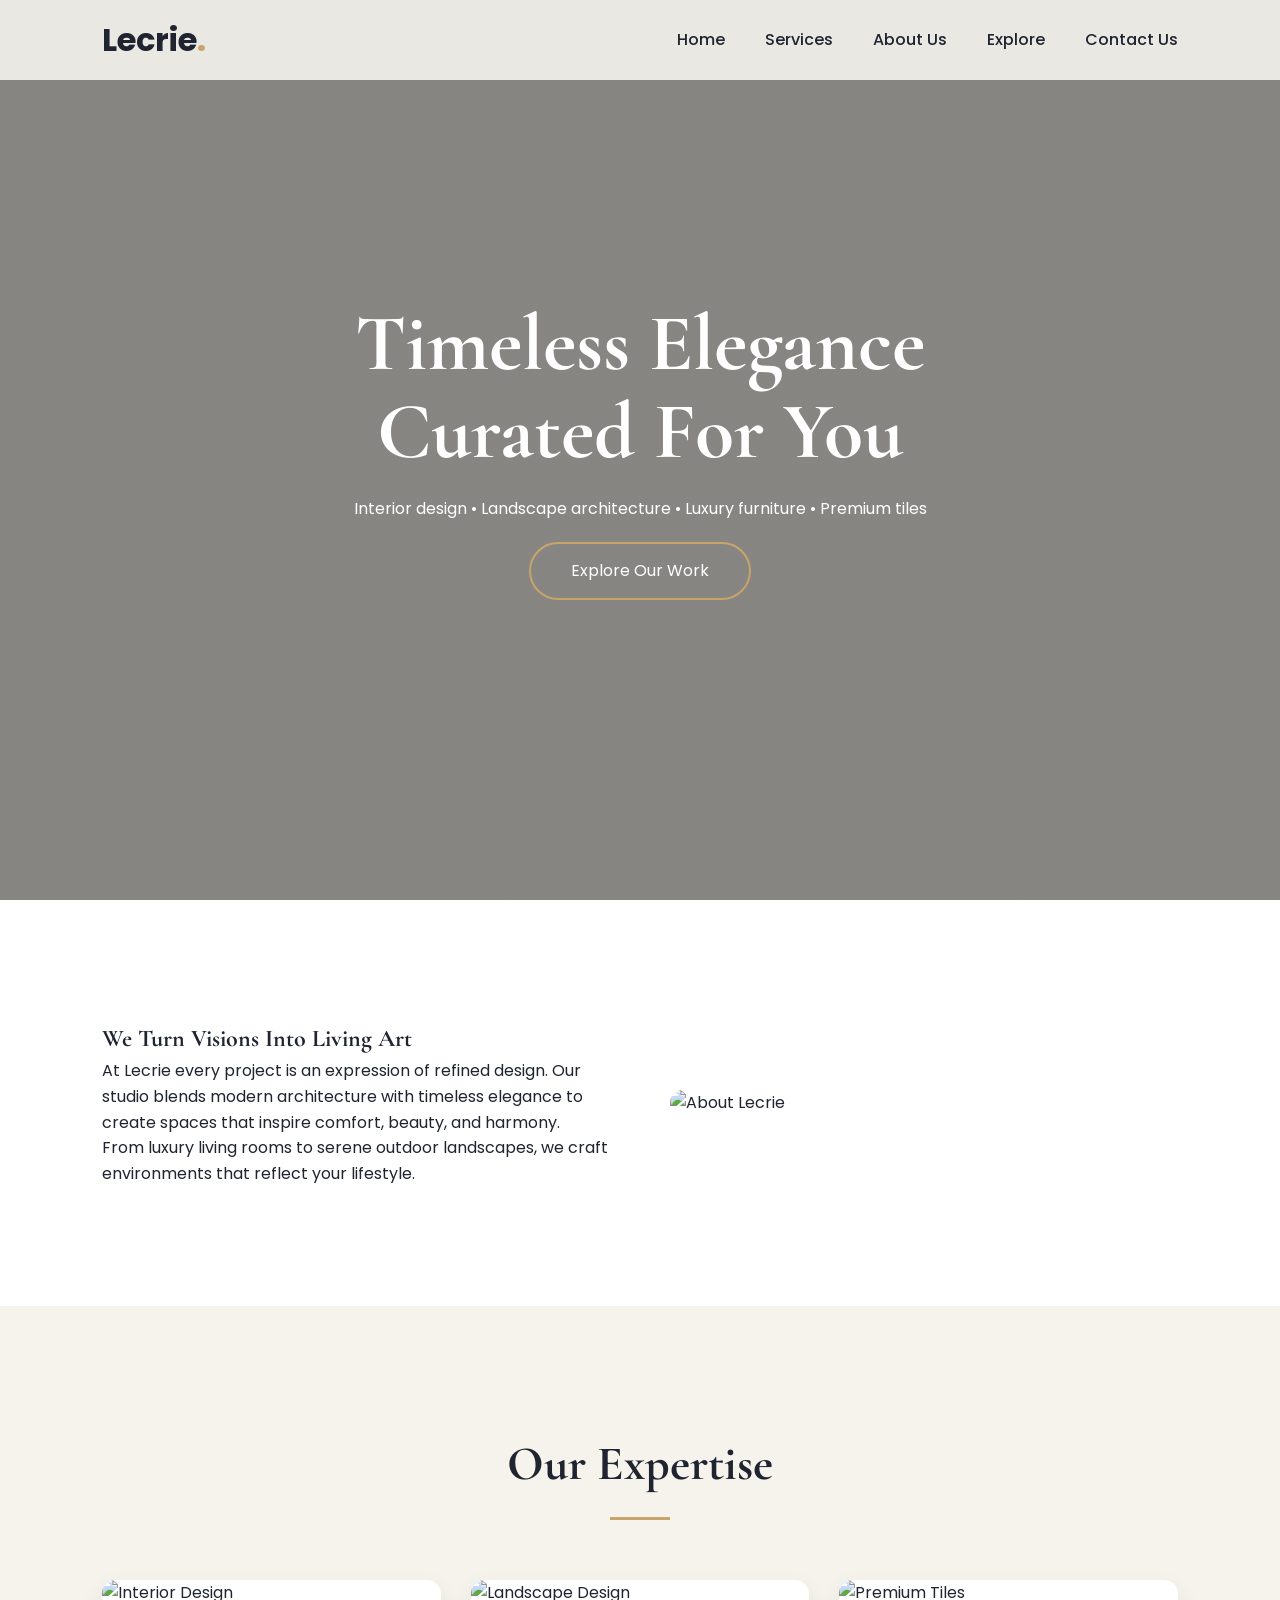
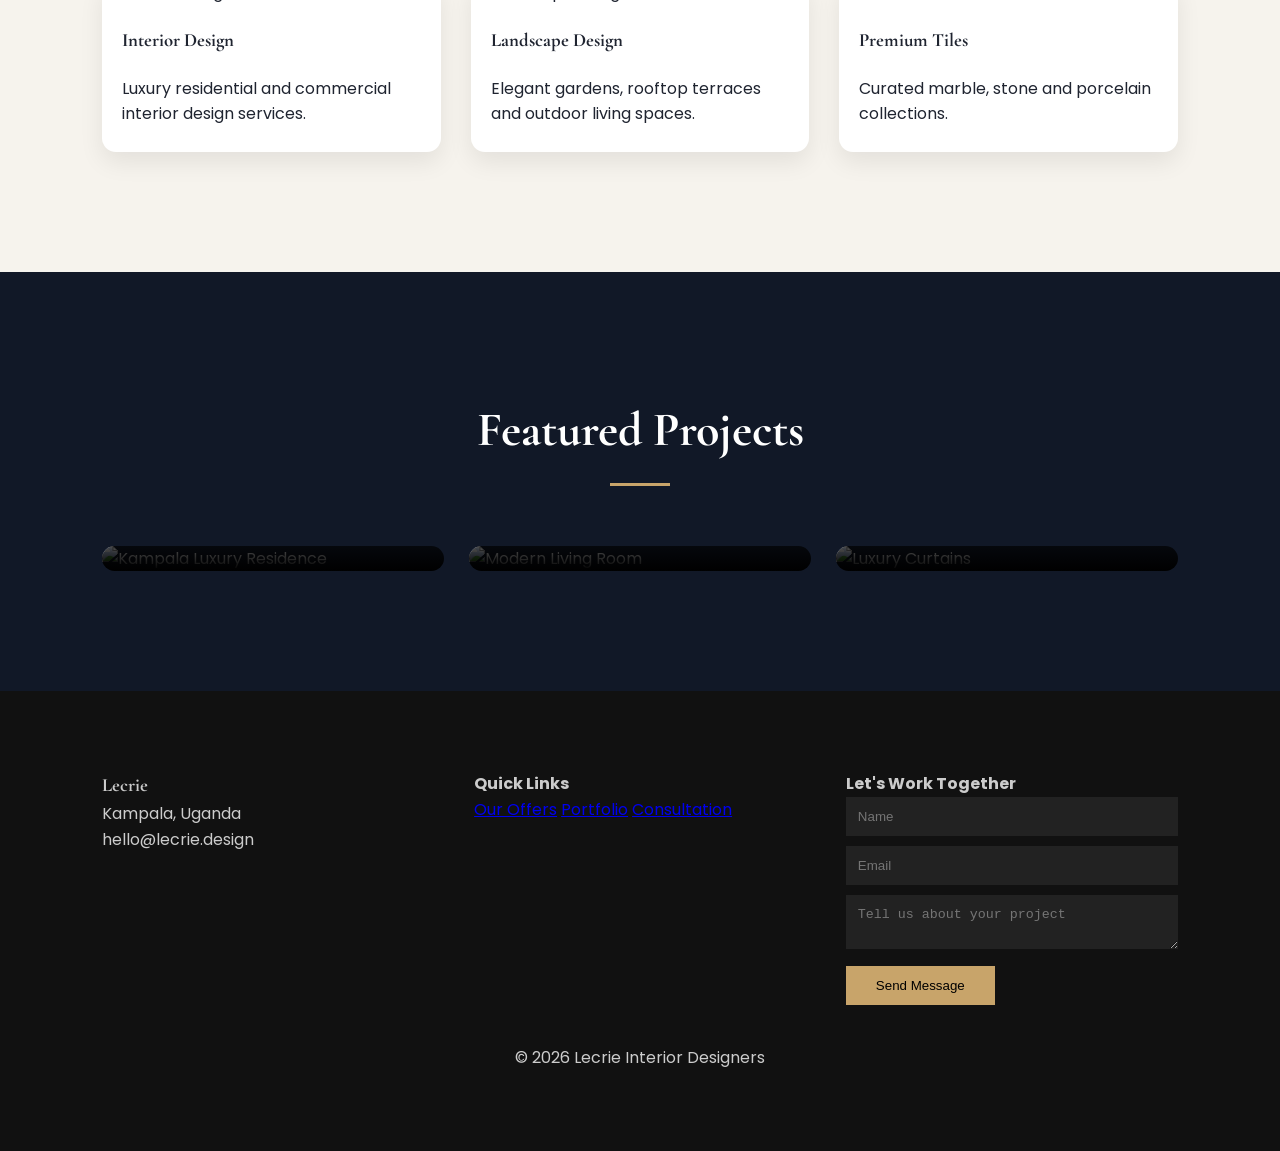
==== index.html @ b3ef00ce "Add files via upload" ====
<!DOCTYPE html>
<html lang="en">
<head>
  <meta charset="UTF-8">
  <meta name="viewport" content="width=device-width, initial-scale=1.0">
  <title>Lecrie | Interior Design & Landscape Studio</title>

  <link href="https://fonts.googleapis.com/css2?family=Cormorant+Garamond:wght@400;600;700&family=Poppins:wght@300;400;500;600&display=swap" rel="stylesheet">
  <link rel="stylesheet" href="styles.css">
</head>

<body>

  <nav class="navbar">
    <div class="logo">Lecrie<span>.</span></div>

    <div class="nav-links" id="navLinks">
    <a href="index.html">Home</a>
    <a href="services.html">Services</a>
    <a href="about.html">About Us</a>
    <a href="explore.html">Explore</a>
    <a href="contact.html">Contact Us</a>
    </div>

    <div class="burger" id="burger">☰</div>
  </nav>

  <section id="home" class="hero">
    <div class="hero-content">
      <h1>Timeless Elegance<br>Curated For You</h1>

      <p>
        Interior design • Landscape architecture • Luxury furniture • Premium tiles
      </p>

      <a href="#projects" class="cta-btn">Explore Our Work</a>
    </div>
  </section>

  <section id="about" class="about">
    <div class="about-text">
      <h2>We Turn Visions Into Living Art</h2>

      <p>
        At Lecrie every project is an expression of refined design.
        Our studio blends modern architecture with timeless elegance
        to create spaces that inspire comfort, beauty, and harmony.
      </p>

      <p>
        From luxury living rooms to serene outdoor landscapes,
        we craft environments that reflect your lifestyle.
      </p>
    </div>

    <div class="about-img">
      <img src="images/odile-CBmEOd7r4_4-unsplash.jpg" alt="About Lecrie">
    </div>
  </section>

  <section id="services" class="services">
    <h2 class="section-title">Our Expertise</h2>

    <div class="services-grid">
      <div class="service-card">
        <img src="https://images.unsplash.com/photo-1600210492493-0946911123ea?auto=format&fit=crop&w=900&q=80" alt="Interior Design">
        <h3>Interior Design</h3>
        <p>Luxury residential and commercial interior design services.</p>
      </div>

      <div class="service-card">
        <img src="images/WhatsApp Image 2026-03-13 at 2.07.25 PM.jpeg" alt="Landscape Design">
        <h3>Landscape Design</h3>
        <p>Elegant gardens, rooftop terraces and outdoor living spaces.</p>
      </div>

      <div class="service-card">
        <img src="images/download (6).jpg" alt="Premium Tiles">
        <h3>Premium Tiles</h3>
        <p>Curated marble, stone and porcelain collections.</p>
      </div>
    </div>
  </section>

  <section id="projects" class="projects">
    <h2 class="section-title">Featured Projects</h2>

    <div class="projects-grid">
      <div class="project-item">
        <img src="/images/istockphoto-588953258-612x612.jpg" alt="Kampala Luxury Residence">
        <div class="project-overlay">
          <h3>Kampala Luxury Residence</h3>
        </div>
      </div>

      <div class="project-item">
        <img src="https://images.unsplash.com/photo-1600210491892-03d54c0aaf87?auto=format&fit=crop&w=1000&q=80" alt="Modern Living Room">
        <div class="project-overlay">
          <h3>Modern Living Room</h3>
        </div>
      </div>

      <div class="project-item">
        <img src="images/aa89d8481cc084e649f70d831e819601.jpg" alt="Luxury Curtains">
        <div class="project-overlay">
          <h3>Luxury Curtains</h3>
        </div>
      </div>
    </div>
  </section>

  <footer id="contact">
    <div class="footer-grid">
      <div>
        <h3 class="footer-logo">Lecrie</h3>
        <p>Kampala, Uganda</p>
        <p>hello@lecrie.design</p>
      </div>

      <div>
        <h4>Quick Links</h4>
        <a href="#services">Our Offers</a>
        <a href="#projects">Portfolio</a>
        <a href="#contact">Consultation</a>
      </div>

      <div>
        <h4>Let's Work Together</h4>

        <input type="text" placeholder="Name">
        <input type="email" placeholder="Email">
        <textarea placeholder="Tell us about your project"></textarea>

        <button class="send-btn">Send Message</button>
      </div>
    </div>

    <p class="copyright">
      © 2026 Lecrie Interior Designers
    </p>
  </footer>

  <script>
    const burger = document.getElementById("burger");
    const navLinks = document.getElementById("navLinks");

    burger.addEventListener("click", () => {
      navLinks.classList.toggle("active");
    });

    // Close nav when a link is clicked (mobile)
    navLinks.querySelectorAll("a").forEach(link => {
      link.addEventListener("click", () => {
        navLinks.classList.remove("active");
      });
    });
  </script>

</body>
</html>
---- styles.css ----
:root{
--gold:#C8A46A;
--cream:#F6F3ED;
--dark:#1F2430;
--navy:#111827;
}

*{
margin:0;
padding:0;
box-sizing:border-box;
}

body{
font-family:'Poppins',sans-serif;
background:var(--cream);
color:var(--dark);
line-height:1.6;
}

h1,h2,h3{
font-family:'Cormorant Garamond',serif;
}

/* ✅ FIXED NAVBAR */
.navbar{
position:fixed;
top:0;
width:100%;
height:80px;              /* 🔥 fixed height */
display:flex;
justify-content:space-between;
align-items:center;
padding:0 8%;             /* 🔥 removed vertical padding */
background:rgba(246,243,237,0.9);
backdrop-filter:blur(10px);
z-index:1000;
}

.logo{
font-size:2rem;
font-weight:700;
line-height:1;            /* 🔥 keeps vertical alignment clean */
}

.logo span{
color:var(--gold);
}

.nav-links{
display:flex;
gap:40px;
}

.nav-links a{
text-decoration:none;
color:var(--dark);
font-weight:500;
position:relative;
}

.nav-links a::after{
content:"";
position:absolute;
width:0;
height:2px;
background:var(--gold);
bottom:-4px;
left:0;
transition:0.3s;
}

.nav-links a:hover::after{
width:100%;
}

.burger{
display:none;
font-size:26px;
cursor:pointer;
}

/* HERO */
.hero{
height:100vh;
background:
linear-gradient(rgba(0,0,0,0.45),rgba(0,0,0,0.45)),
url("images/interior_design-wallpaper-1920x1200.jpg");
background-size:cover;
background-position:center;
display:flex;
align-items:center;
justify-content:center;
text-align:center;
}

.hero-content{
color:white;
max-width:800px;
}

.hero-content h1{
font-size:5rem;
line-height:1.1;
margin-bottom:20px;
}

.cta-btn{
display:inline-block;
padding:14px 40px;
border:2px solid var(--gold);
border-radius:40px;
color:white;
text-decoration:none;
margin-top:20px;
transition:0.3s;
}

.cta-btn:hover{
background:var(--gold);
color:black;
}

/* ABOUT */
.about{
padding:120px 8%;
display:grid;
grid-template-columns:1fr 1fr;
gap:60px;
align-items:center;
background:white;
}

.about-img img{
width:100%;
border-radius:14px;
}

/* SERVICES */
.services{
padding:120px 8%;
}

.section-title{
text-align:center;
font-size:3rem;
margin-bottom:60px;
}

.section-title::after{
content:"";
display:block;
width:60px;
height:3px;
background:var(--gold);
margin:14px auto;
}

.services-grid{
display:grid;
grid-template-columns:repeat(auto-fit,minmax(280px,1fr));
gap:30px;
}

.service-card{
background:white;
border-radius:14px;
overflow:hidden;
box-shadow:0 10px 25px rgba(0,0,0,0.08);
transition:0.4s;
}

.service-card:hover{
transform:translateY(-12px);
box-shadow:0 25px 60px rgba(0,0,0,0.15);
}

.service-card img{
width:100%;
height:240px;
object-fit:cover;
}

.service-card h3{
padding:20px;
}

.service-card p{
padding:0 20px 25px;
}

/* PROJECTS */
.projects{
background:var(--navy);
color:white;
padding:120px 8%;
}

.projects-grid{
display:grid;
grid-template-columns:repeat(auto-fit,minmax(320px,1fr));
gap:25px;
}

.project-item{
position:relative;
overflow:hidden;
border-radius:14px;
}

.project-item img{
width:100%;
height:420px;
object-fit:cover;
transition:0.6s;
}

.project-item:hover img{
transform:scale(1.1);
}

.project-overlay{
position:absolute;
bottom:0;
width:100%;
padding:25px;
background:linear-gradient(transparent,black);
}

/* FOOTER */
footer{
background:#111;
color:#ccc;
padding:80px 8%;
}

.footer-grid{
display:grid;
grid-template-columns:1fr 1fr 1fr;
gap:40px;
}

footer input,
footer textarea{
width:100%;
padding:12px;
margin-bottom:10px;
border:none;
background:#222;
color:white;
}

.send-btn{
background:var(--gold);
border:none;
padding:12px 30px;
cursor:pointer;
}

.copyright{
text-align:center;
margin-top:40px;
}

/* MOBILE */
@media(max-width:768px){
.nav-links{
position:fixed;
top:80px;
left:-100%;
background:var(--cream);
height:100vh;
width:100%;
flex-direction:column;
align-items:center;
justify-content:center;
transition:0.4s;
}

.nav-links.active{
left:0;
}

.burger{
display:block;
}

.about{
grid-template-columns:1fr;
}

.footer-grid{
grid-template-columns:1fr;
}
}
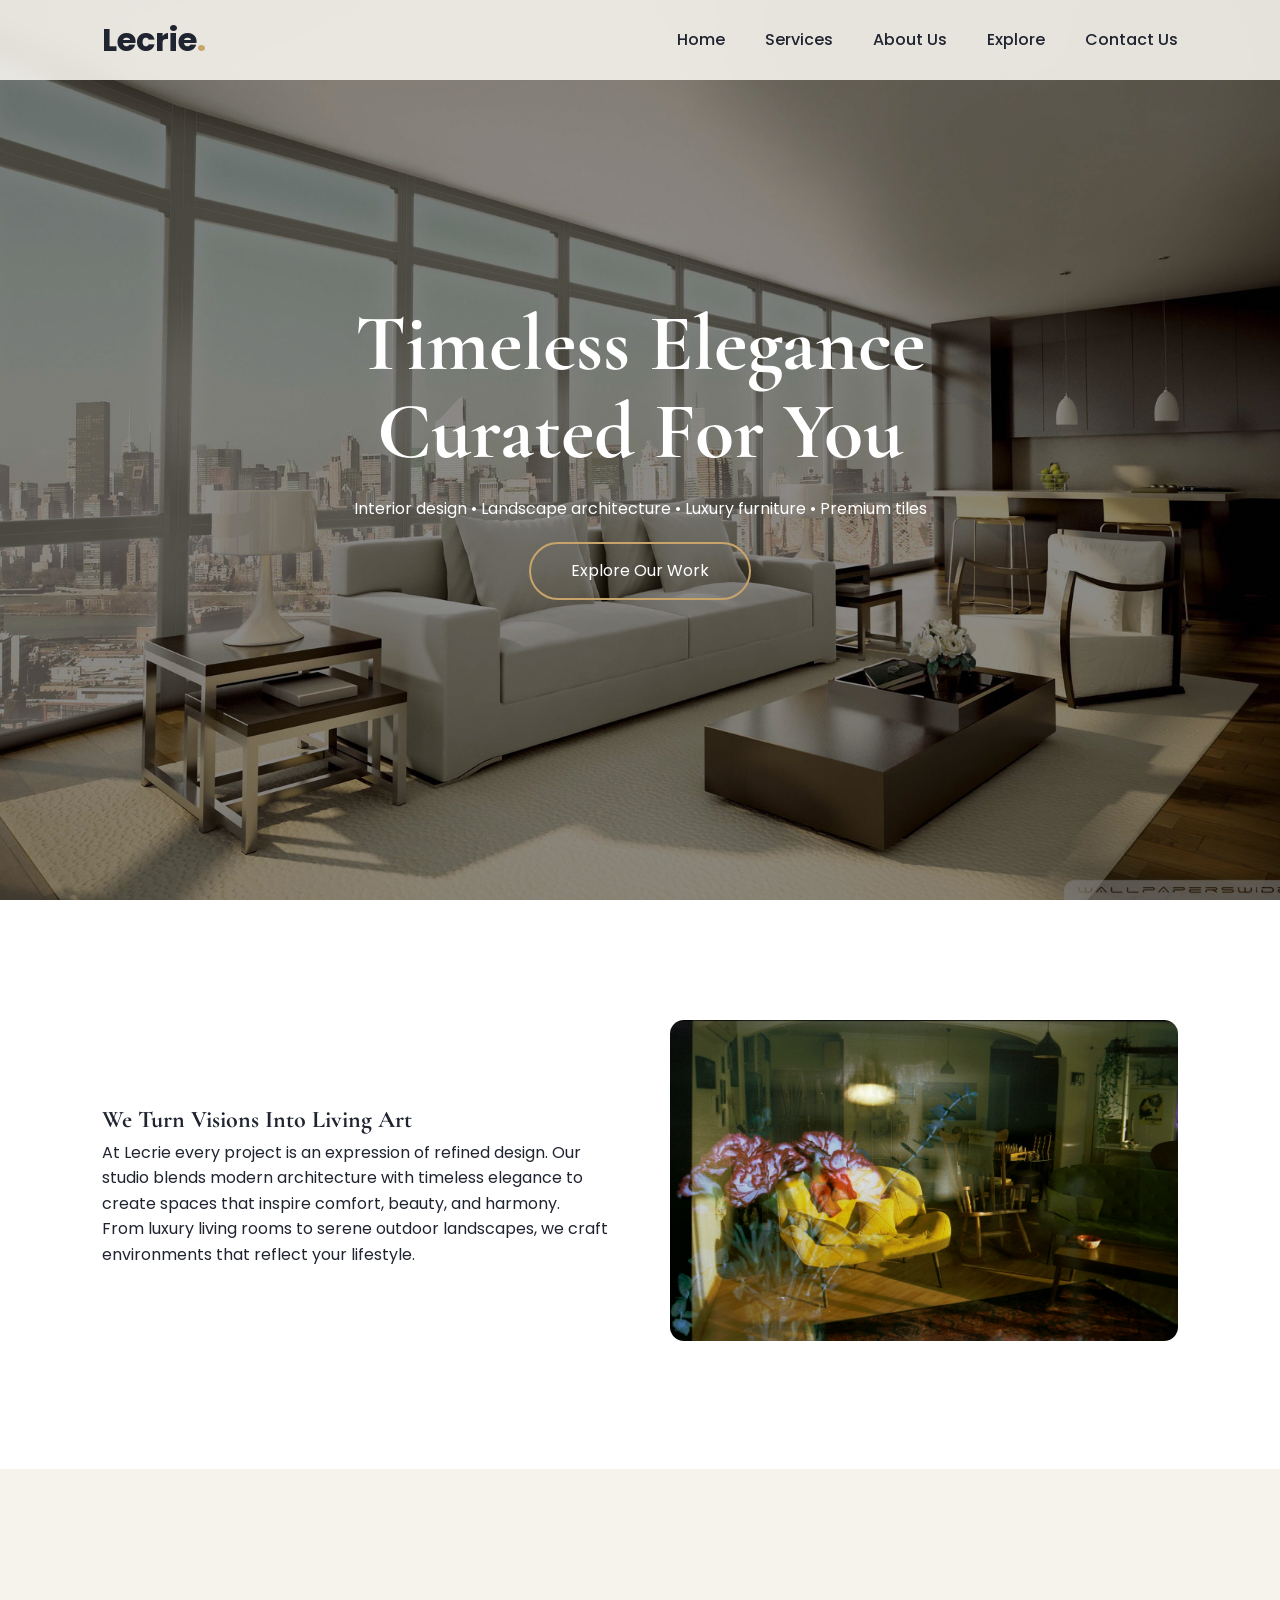
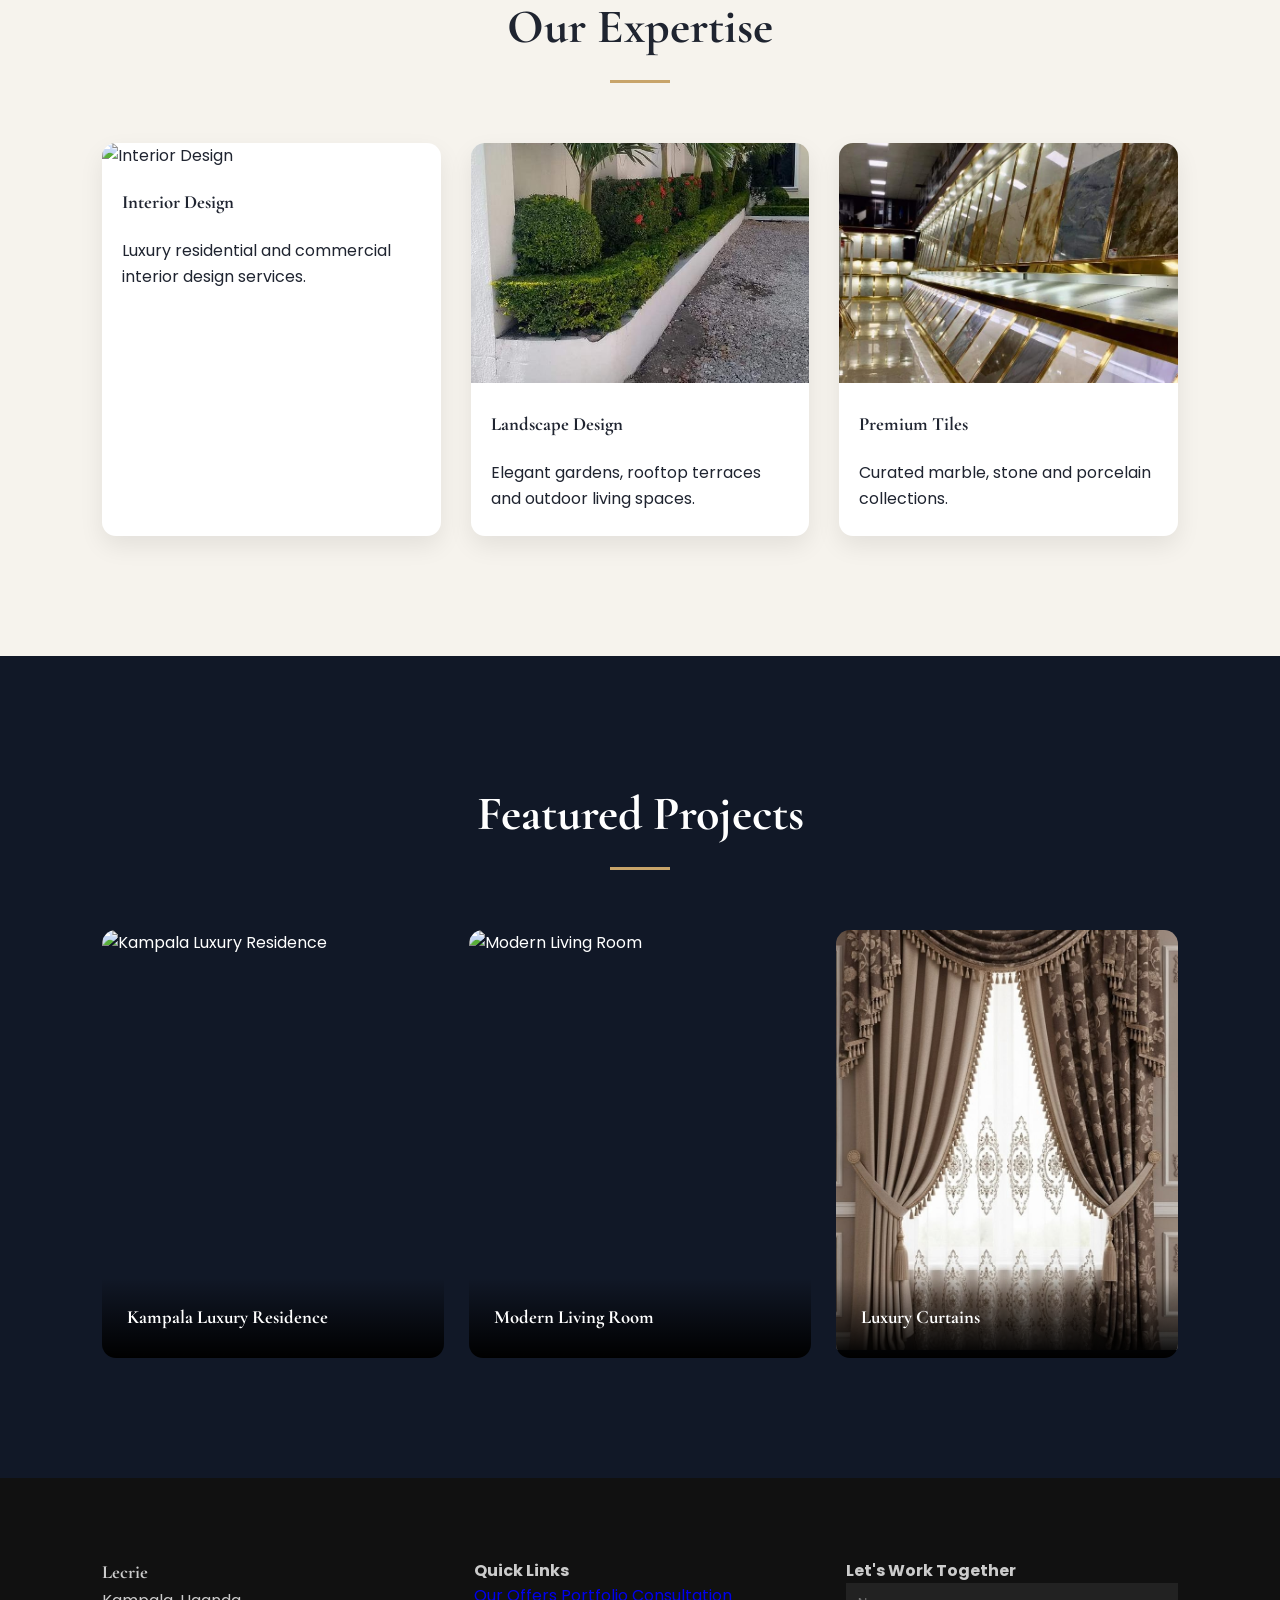
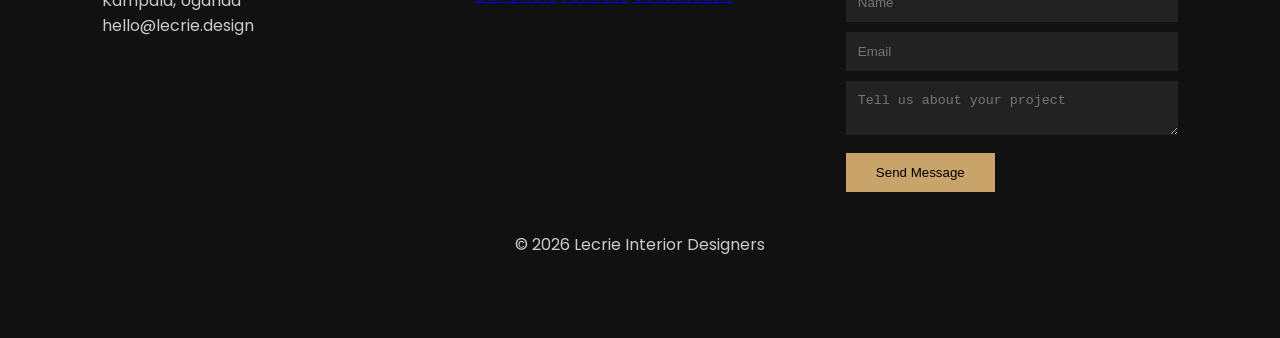
==== commit e5d71fa4: "Fix HTML encoding issues in index.html" ====
--- a/index.html
+++ b/index.html
@@ -87,7 +87,7 @@
 
     <div class="projects-grid">
       <div class="project-item">
-        <img src="/images/istockphoto-588953258-612x612.jpg" alt="Kampala Luxury Residence">
+        <img src="images/istockphoto-160259419-612x612" alt="Kampala Luxury Residence">
         <div class="project-overlay">
           <h3>Kampala Luxury Residence</h3>
         </div>
@@ -157,4 +157,4 @@
   </script>
 
 </body>
-</html>+</html>
